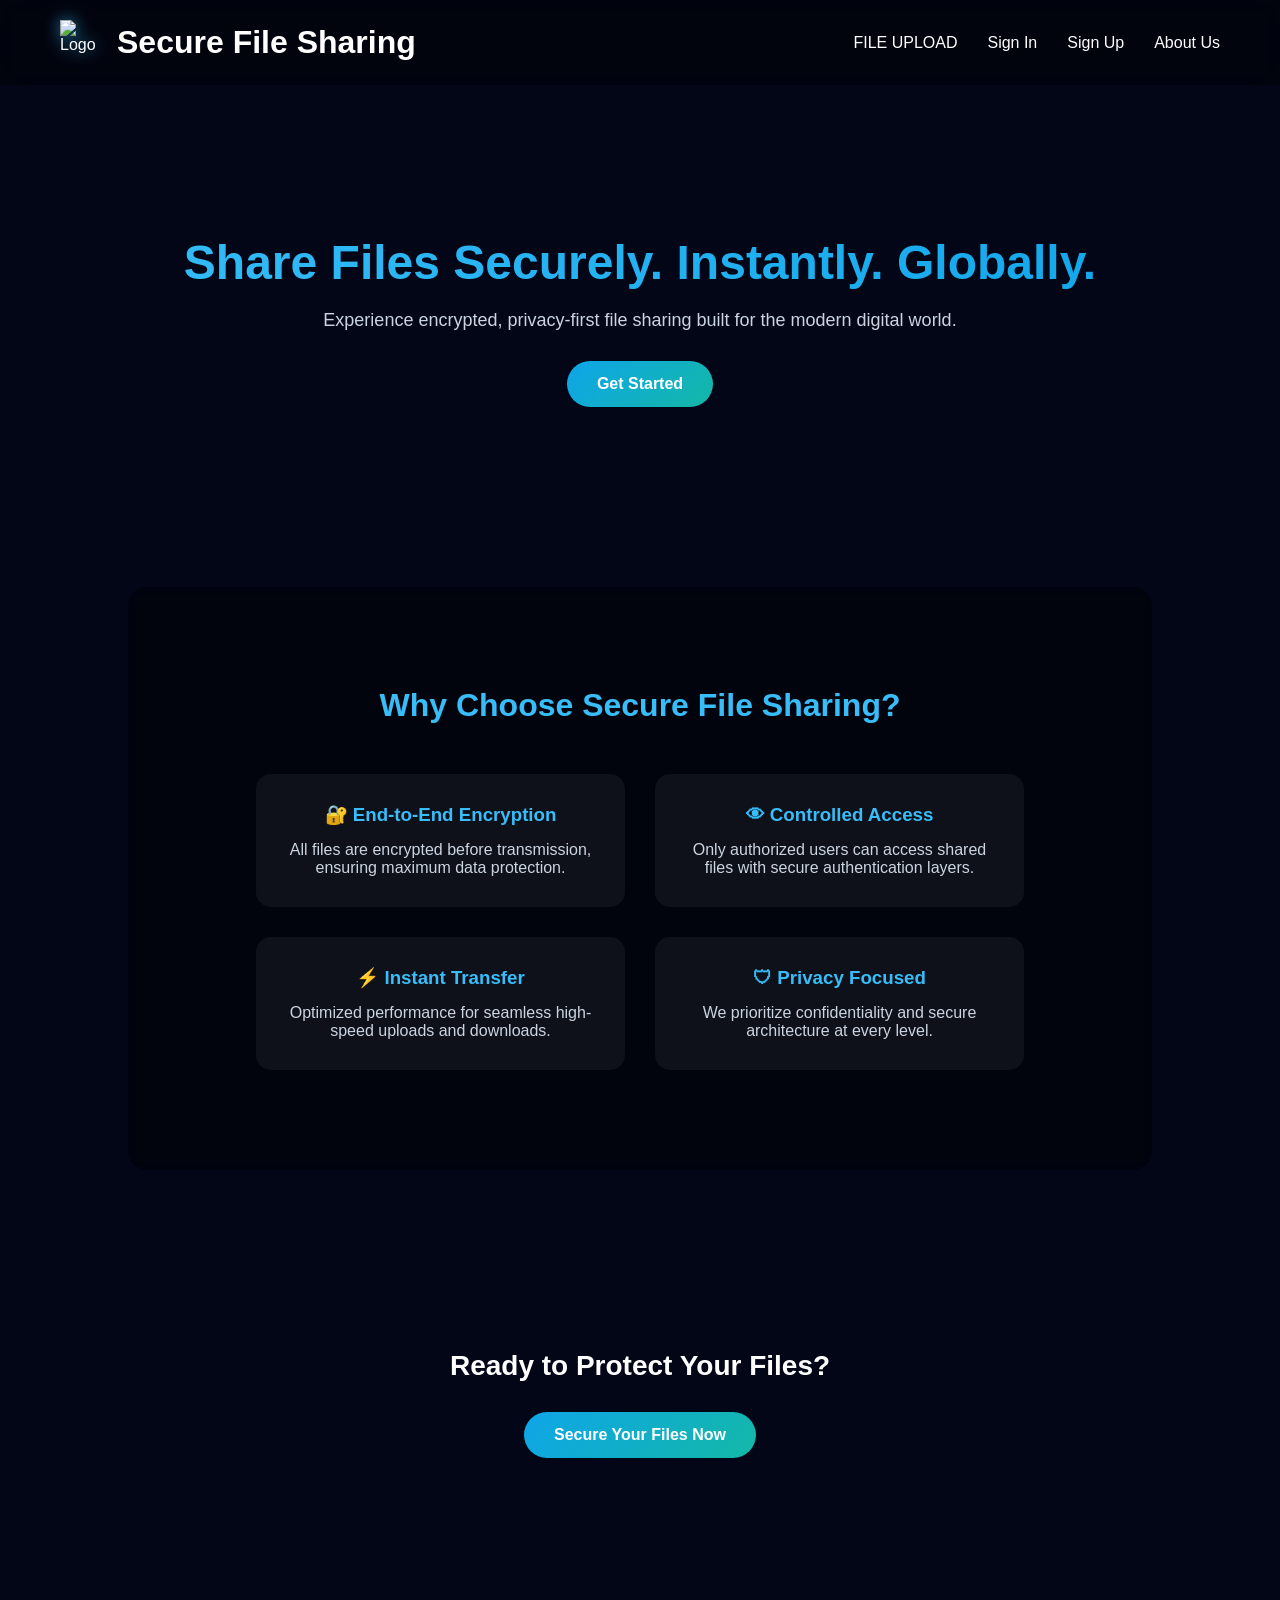
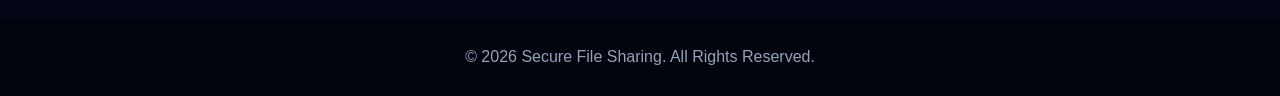
==== frontend/index.html @ fb218dfe "Add frontend for deployment" ====
<!DOCTYPE html>
<html lang="en">
<head>
<meta charset="UTF-8">
<meta name="viewport" content="width=device-width, initial-scale=1.0">
<title>Secure File Sharing</title>

<link rel="stylesheet" href="style.css">

<!-- Framer Liquid Component -->
<script type="module" src="script.js"></script>

</head>
<body>

<!-- Framer Background -->
<div id="liquid-bg"></div>

<!-- ================= NAVBAR ================= -->
<header class="navbar">
    <div class="logo-section">
        <img src="assets/cloud-logo.gif" class="logo" alt="Logo">
        <h1>Secure File Sharing</h1>
    </div>

    <nav>
        <ul class="nav-links">
            <li><a href="upload.html">FILE UPLOAD</a></li>
            <li><a href="login/login.html">Sign In</a></li>
            <li><a href="login/register.html">Sign Up</a></li>
            <li><a href="about.html">About Us</a></li>
        </ul>
    </nav>
</header>

<!-- ================= HERO ================= -->
<section class="hero">
    <h2>Share Files Securely. Instantly. Globally.</h2>
    <p>
        Experience encrypted, privacy-first file sharing
        built for the modern digital world.
    </p>
    <a href="login/register.html" class="primary-btn">Get Started</a>
</section>

<!-- ================= BENEFITS ================= -->
<section class="about">
    <h2>Why Choose Secure File Sharing?</h2>

    <div class="benefits-grid">

        <div class="benefit-card">
            <h3>🔐 End-to-End Encryption</h3>
            <p>
                All files are encrypted before transmission,
                ensuring maximum data protection.
            </p>
        </div>

        <div class="benefit-card">
            <h3>👁 Controlled Access</h3>
            <p>
                Only authorized users can access shared files
                with secure authentication layers.
            </p>
        </div>

        <div class="benefit-card">
            <h3>⚡ Instant Transfer</h3>
            <p>
                Optimized performance for seamless
                high-speed uploads and downloads.
            </p>
        </div>

        <div class="benefit-card">
            <h3>🛡 Privacy Focused</h3>
            <p>
                We prioritize confidentiality and secure
                architecture at every level.
            </p>
        </div>

    </div>
</section>

<!-- ================= CTA ================= -->
<section class="cta">
    <h2>Ready to Protect Your Files?</h2>
    <a href="login/login.html" class="primary-btn">Secure Your Files Now</a>
</section>

<footer class="footer">
    <p>© 2026 Secure File Sharing. All Rights Reserved.</p>
</footer>

</body>
</html>
---- frontend/style.css ----
*{
margin:0;
padding:0;
box-sizing:border-box;
font-family:"Segoe UI",sans-serif;
}

body{
color:white;
background:#020617;
overflow-x:hidden;
}

/* ===== Framer Background Layer ===== */
#liquid-bg{
position:fixed;
top:0;
left:0;
width:100%;
height:100vh;
z-index:-3;
}

body > *:not(#liquid-bg){
    position:relative;
}

/* ===== NAVBAR ===== */
.navbar{
display:flex;
justify-content:space-between;
align-items:center;
padding:20px 60px;
background:rgba(0,0,0,0.4);
backdrop-filter:blur(15px);

/* animation restored */
animation: navbarSlideDown 1s ease forwards;

/* ensure above liquid background */
position:relative;
z-index:10;
}

.logo-section{
display:flex;
align-items:center;
gap:12px;
}

.logo{
width:45px;
height:45px;
object-fit:contain;
filter:drop-shadow(0 0 8px rgba(56,189,248,.7));
}

.nav-links{
list-style:none;
display:flex;
gap:30px;
}

.nav-links a{
text-decoration:none;
color:white;
transition:.3s;
}

.nav-links a:hover{
color:#38bdf8;
}

/* ===== HERO ===== */
.hero{
text-align:center;
padding:150px 20px 100px;
}

.hero h2{
font-size:48px;
margin-bottom:20px;
background:linear-gradient(90deg,#38bdf8,#0ea5e9,#38bdf8);
background-size:200%;
-webkit-background-clip:text;
-webkit-text-fill-color:transparent;
animation:gradientMove 5s linear infinite;
}

@keyframes gradientMove{
0%{background-position:0%;}
100%{background-position:200%;}
}

.hero p{
font-size:18px;
color:#cbd5e1;
margin-bottom:30px;
}

.primary-btn{
display:inline-block;
padding:14px 30px;
background:linear-gradient(135deg,#0ea5e9,#14b8a6);
border-radius:30px;
color:white;
text-decoration:none;
font-weight:bold;
transition:.3s;
}

.primary-btn:hover{
transform:translateY(-3px);
box-shadow:0 0 25px rgba(56,189,248,.6);
}

/* ===== ABOUT SECTION ===== */
.about{
padding:100px 10%;
text-align:center;
backdrop-filter:blur(10px);
background:rgba(0,0,0,0.4);
border-radius:20px;
margin:80px auto;
width:80%;
}

.about h2{
margin-bottom:50px;
font-size:32px;
color:#38bdf8;
}

.benefits-grid{
display:grid;
grid-template-columns:repeat(auto-fit,minmax(250px,1fr));
gap:30px;
}

.benefit-card{
background:rgba(255,255,255,0.05);
padding:30px;
border-radius:15px;
transition:.3s;
}

.benefit-card:hover{
transform:translateY(-8px);
box-shadow:0 0 30px rgba(56,189,248,.5);
}

.benefit-card h3{
margin-bottom:15px;
color:#38bdf8;
}

.benefit-card p{
color:#cbd5e1;
}

/* ===== CTA ===== */
.cta{
text-align:center;
padding:100px 20px;
}

.cta h2{
margin-bottom:30px;
font-size:28px;
}

/* ===== FOOTER ===== */
.footer{
text-align:center;
padding:30px;
background:rgba(0,0,0,0.4);
color:#94a3b8;
margin-top:60px;
}
/* ===== NAVBAR SLIDE ANIMATION ===== */

@keyframes navbarSlideDown {
    from {
        transform: translateY(-120%);
        opacity: 0;
    }
    to {
        transform: translateY(0);
        opacity: 1;
    }
}
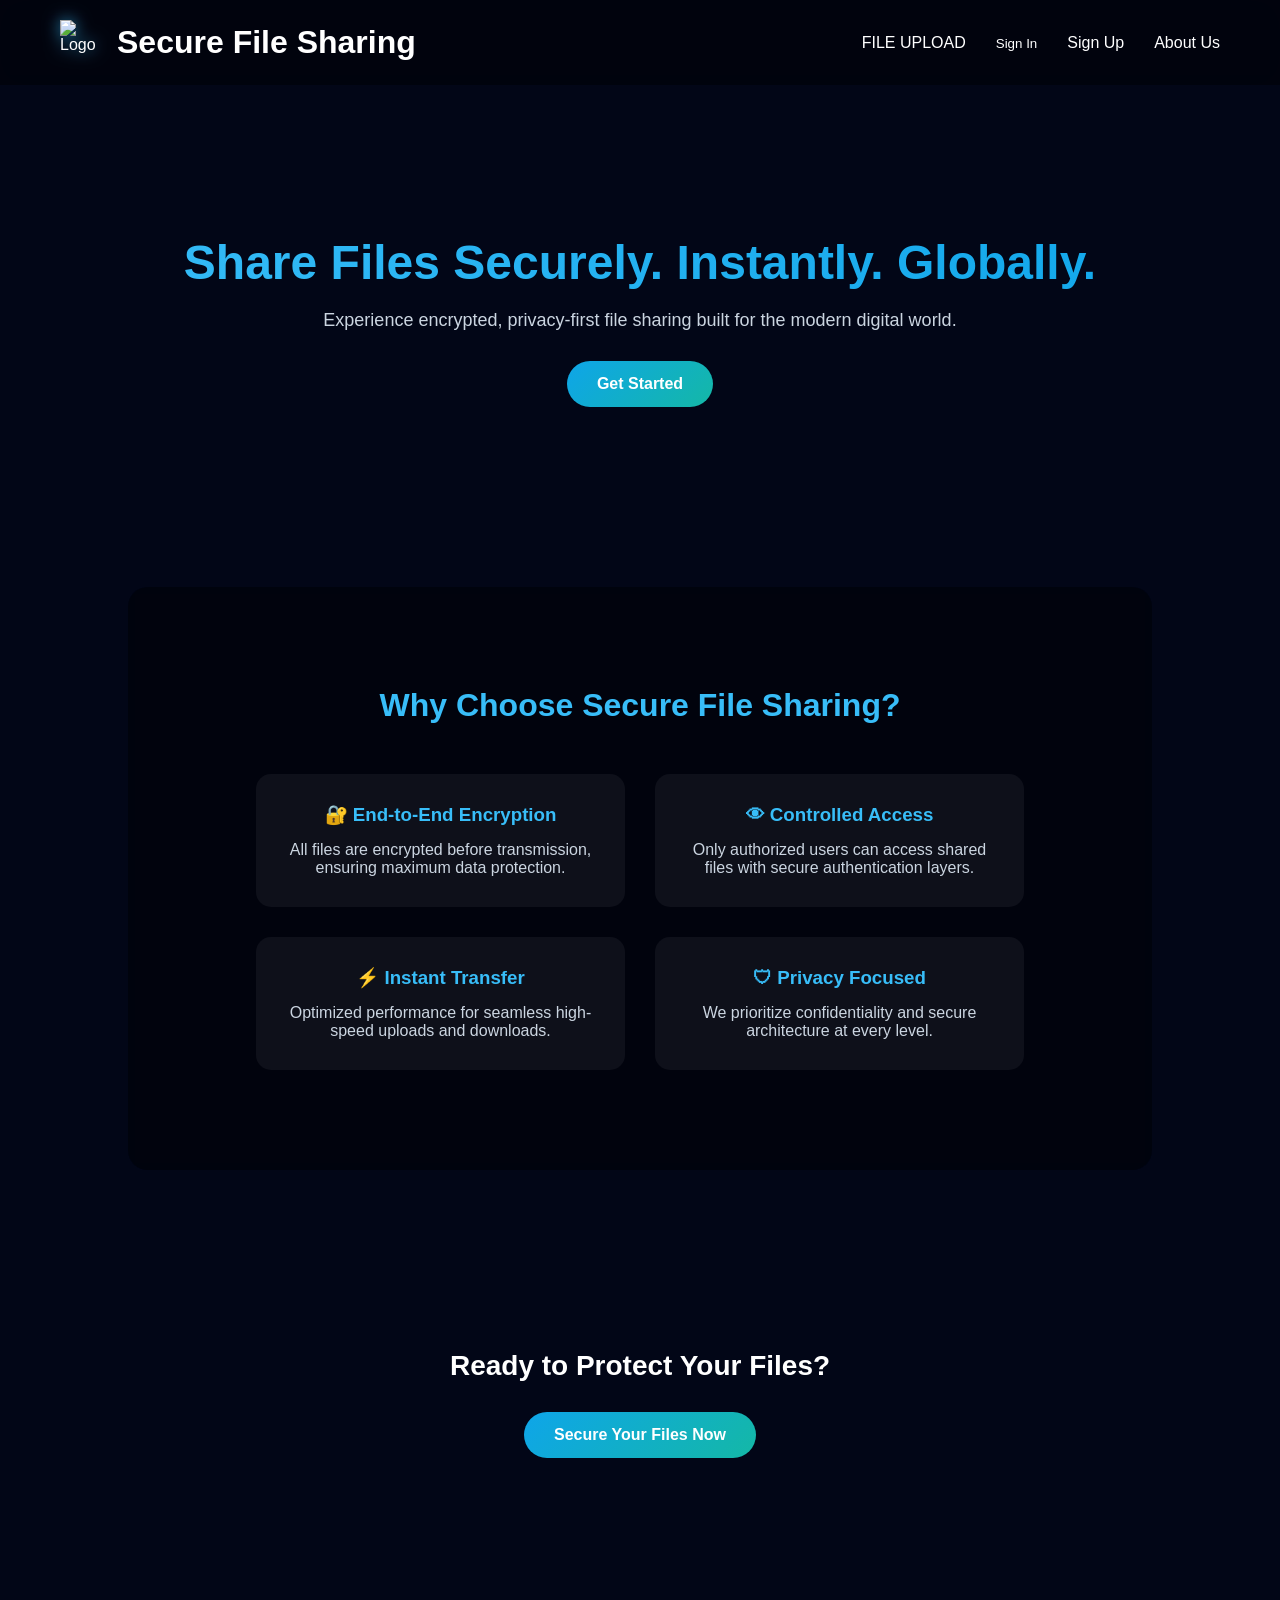
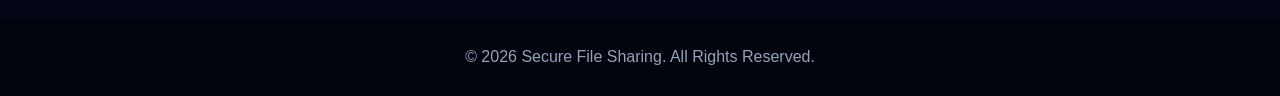
==== commit be410d88: "Add frontend for deployment" ====
--- a/frontend/index.html
+++ b/frontend/index.html
@@ -8,7 +8,7 @@
 <link rel="stylesheet" href="style.css">
 
 <!-- Framer Liquid Component -->
-<script type="module" src="script.js"></script>
+
 
 </head>
 <body>
@@ -26,7 +26,7 @@
     <nav>
         <ul class="nav-links">
             <li><a href="upload.html">FILE UPLOAD</a></li>
-            <li><a href="login/login.html">Sign In</a></li>
+            <li><button id="signinBtn">Sign In</button></li>
             <li><a href="login/register.html">Sign Up</a></li>
             <li><a href="about.html">About Us</a></li>
         </ul>
@@ -93,6 +93,6 @@
 <footer class="footer">
     <p>© 2026 Secure File Sharing. All Rights Reserved.</p>
 </footer>
-
+<script src="script.js"></script>
 </body>
 </html>
--- a/frontend/style.css
+++ b/frontend/style.css
@@ -188,4 +188,19 @@
         transform: translateY(0);
         opacity: 1;
     }
+}
+/* Fix Sign In style */
+#signinBtn {
+    background: transparent !important;
+    border: none;
+    color: white;
+    padding: 0;
+    margin: 0;
+    display: inline;
+    cursor: pointer;
+    text-decoration: none;
+}
+
+#signinBtn:hover {
+    color: #38bdf8;
 }
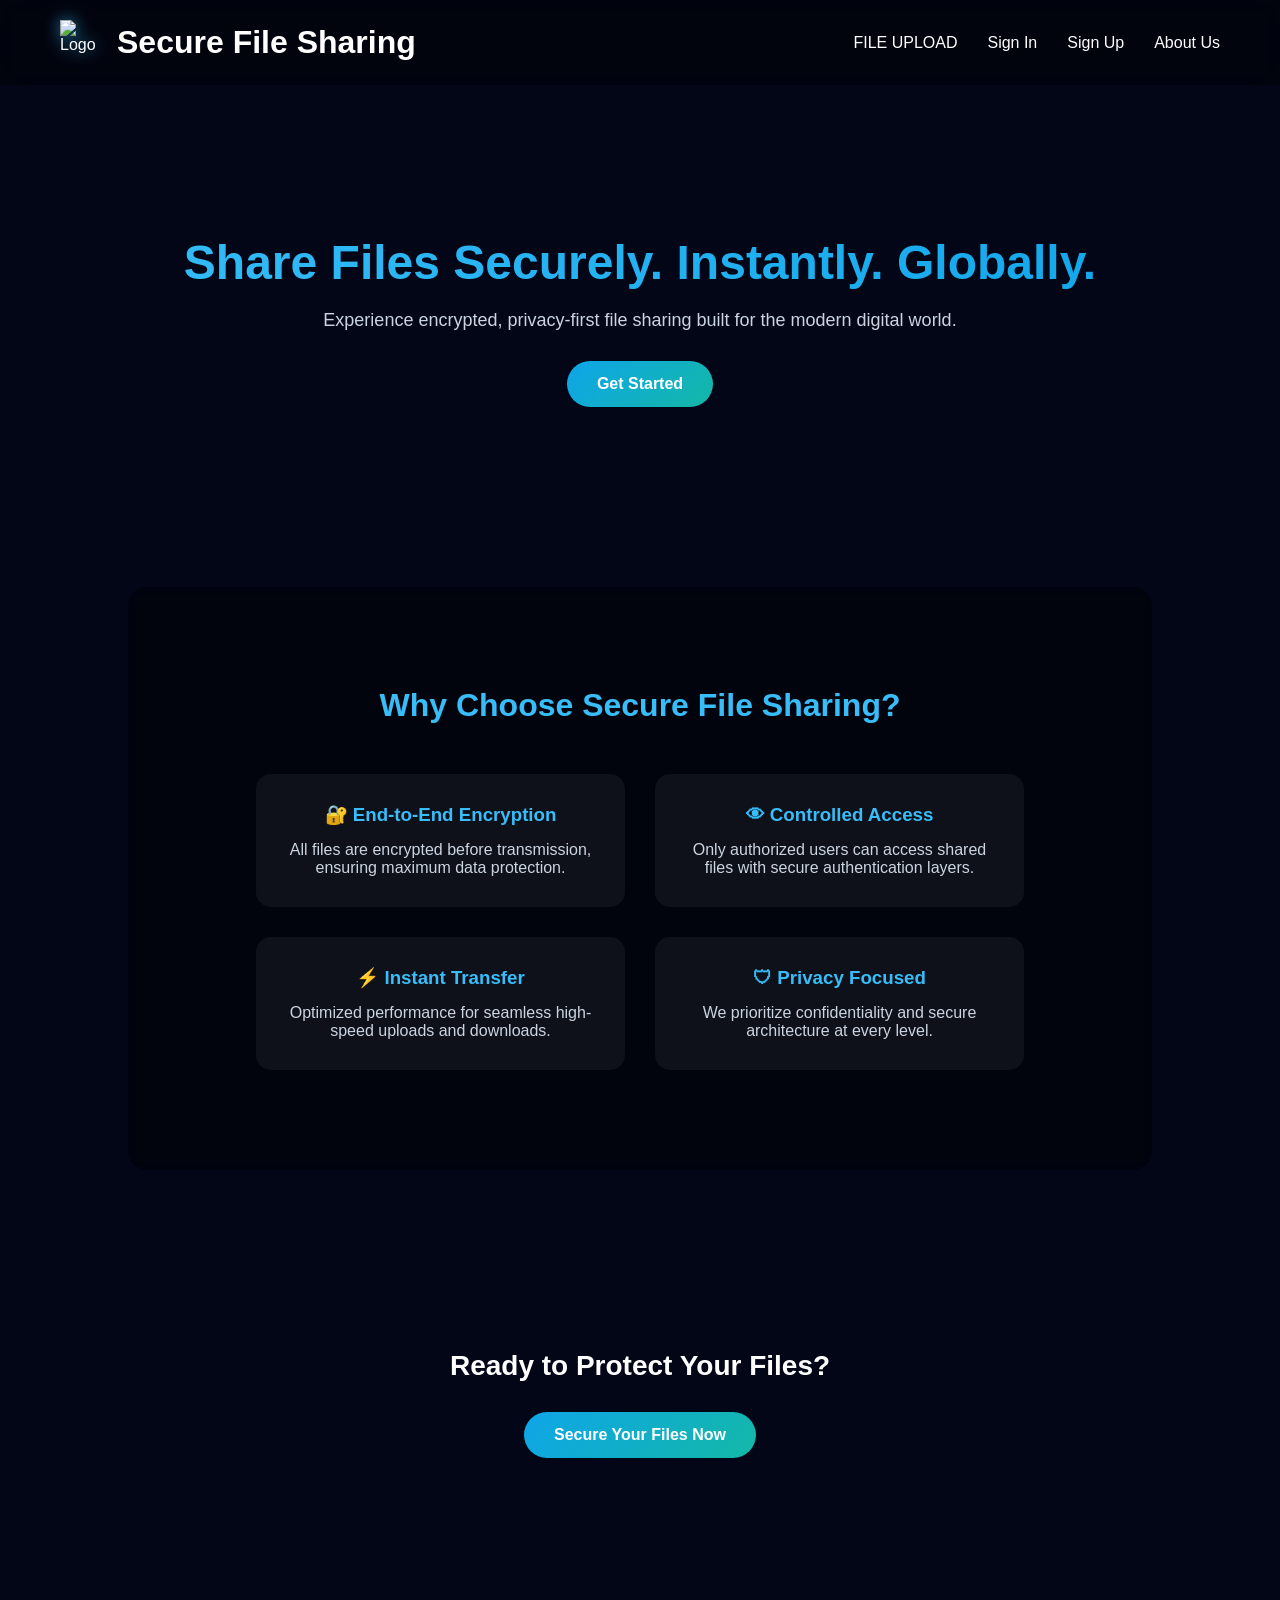
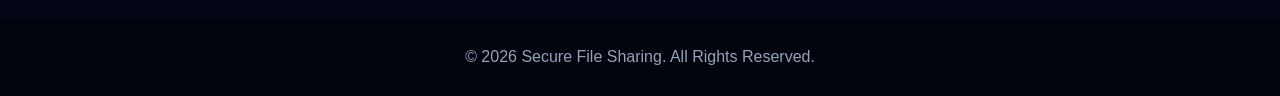
==== commit 9fab5f8a: "added backend route to frontend" ====
--- a/frontend/index.html
+++ b/frontend/index.html
@@ -8,7 +8,7 @@
 <link rel="stylesheet" href="style.css">
 
 <!-- Framer Liquid Component -->
-
+<script type="module" src="script.js"></script>
 
 </head>
 <body>
@@ -26,7 +26,7 @@
     <nav>
         <ul class="nav-links">
             <li><a href="upload.html">FILE UPLOAD</a></li>
-            <li><button id="signinBtn">Sign In</button></li>
+            <li><a href="login/login.html">Sign In</a></li>
             <li><a href="login/register.html">Sign Up</a></li>
             <li><a href="about.html">About Us</a></li>
         </ul>
@@ -93,6 +93,6 @@
 <footer class="footer">
     <p>© 2026 Secure File Sharing. All Rights Reserved.</p>
 </footer>
-<script src="script.js"></script>
+
 </body>
 </html>
--- a/frontend/style.css
+++ b/frontend/style.css
@@ -188,19 +188,4 @@
         transform: translateY(0);
         opacity: 1;
     }
-}
-/* Fix Sign In style */
-#signinBtn {
-    background: transparent !important;
-    border: none;
-    color: white;
-    padding: 0;
-    margin: 0;
-    display: inline;
-    cursor: pointer;
-    text-decoration: none;
-}
-
-#signinBtn:hover {
-    color: #38bdf8;
 }
